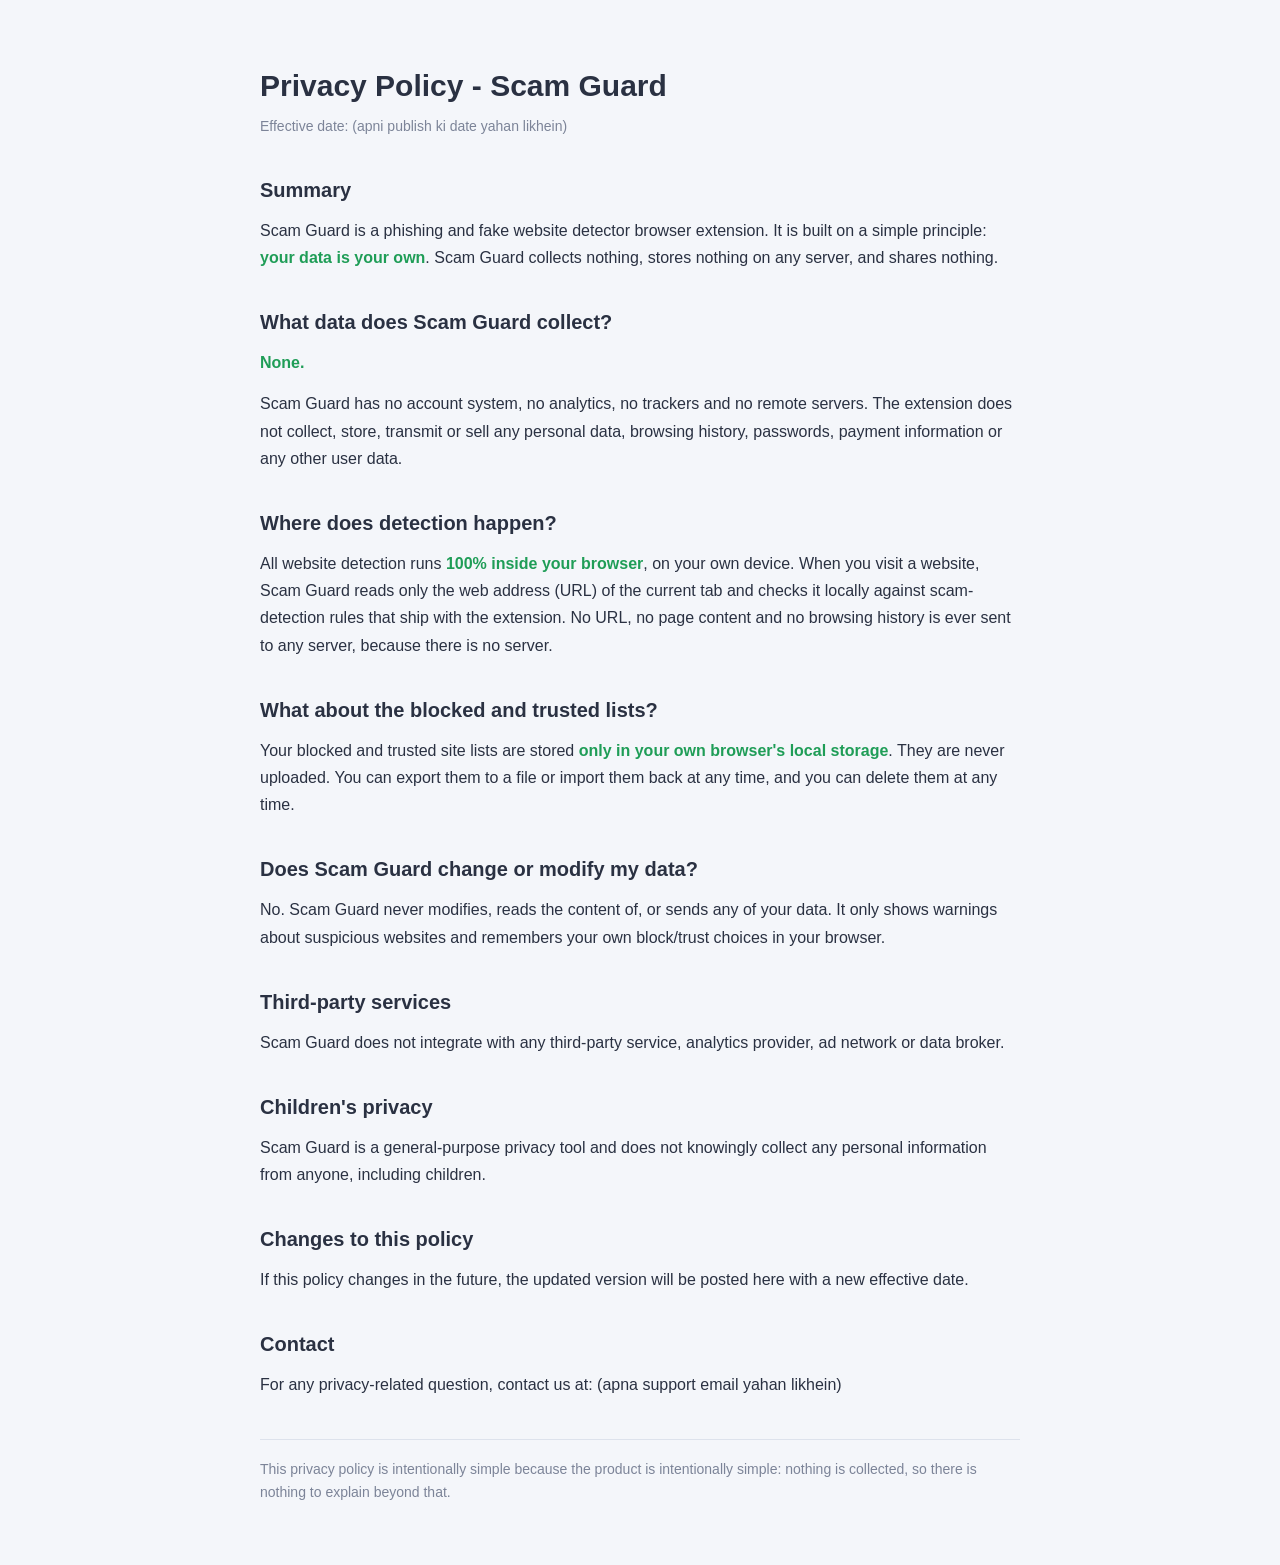
==== guides/listing-pack/privacy-policy.html @ 1339334b "Initial release: Scam Guard v1.0.0 - phishing & fake website detector" ====
<!DOCTYPE html>
<html lang="en">
<head>
  <meta charset="UTF-8">
  <meta name="viewport" content="width=device-width, initial-scale=1.0">
  <title>Privacy Policy - Scam Guard</title>
  <style>
    body {
      margin: 0;
      padding: 0;
      font-family: -apple-system, BlinkMacSystemFont, "Segoe UI", Roboto, Arial, sans-serif;
      background: #f4f6fa;
      color: #2a3142;
      line-height: 1.7;
    }
    .container {
      max-width: 760px;
      margin: 0 auto;
      padding: 40px 24px 60px;
    }
    h1 {
      font-size: 30px;
      margin-bottom: 4px;
    }
    .date {
      color: #7c8498;
      font-size: 14px;
      margin-bottom: 28px;
    }
    h2 {
      font-size: 20px;
      margin-top: 34px;
      margin-bottom: 10px;
    }
    p { margin: 0 0 14px; }
    strong { color: #1f9d57; }
    .footer {
      margin-top: 40px;
      padding-top: 18px;
      border-top: 1px solid #dde2ec;
      color: #7c8498;
      font-size: 14px;
    }
  </style>
</head>
<body>
  <div class="container">
    <h1>Privacy Policy - Scam Guard</h1>
    <div class="date">Effective date: (apni publish ki date yahan likhein)</div>

    <h2>Summary</h2>
    <p>Scam Guard is a phishing and fake website detector browser extension. It is
      built on a simple principle: <strong>your data is your own</strong>. Scam Guard
      collects nothing, stores nothing on any server, and shares nothing.</p>

    <h2>What data does Scam Guard collect?</h2>
    <p><strong>None.</strong></p>
    <p>Scam Guard has no account system, no analytics, no trackers and no remote
      servers. The extension does not collect, store, transmit or sell any personal
      data, browsing history, passwords, payment information or any other user data.</p>

    <h2>Where does detection happen?</h2>
    <p>All website detection runs <strong>100% inside your browser</strong>, on your
      own device. When you visit a website, Scam Guard reads only the web address
      (URL) of the current tab and checks it locally against scam-detection rules
      that ship with the extension. No URL, no page content and no browsing history
      is ever sent to any server, because there is no server.</p>

    <h2>What about the blocked and trusted lists?</h2>
    <p>Your blocked and trusted site lists are stored <strong>only in your own
      browser's local storage</strong>. They are never uploaded. You can export them
      to a file or import them back at any time, and you can delete them at any time.</p>

    <h2>Does Scam Guard change or modify my data?</h2>
    <p>No. Scam Guard never modifies, reads the content of, or sends any of your
      data. It only shows warnings about suspicious websites and remembers your own
      block/trust choices in your browser.</p>

    <h2>Third-party services</h2>
    <p>Scam Guard does not integrate with any third-party service, analytics
      provider, ad network or data broker.</p>

    <h2>Children's privacy</h2>
    <p>Scam Guard is a general-purpose privacy tool and does not knowingly collect
      any personal information from anyone, including children.</p>

    <h2>Changes to this policy</h2>
    <p>If this policy changes in the future, the updated version will be posted here
      with a new effective date.</p>

    <h2>Contact</h2>
    <p>For any privacy-related question, contact us at:
      (apna support email yahan likhein)</p>

    <div class="footer">This privacy policy is intentionally simple because the
      product is intentionally simple: nothing is collected, so there is nothing to
      explain beyond that.</div>
  </div>
</body>
</html>
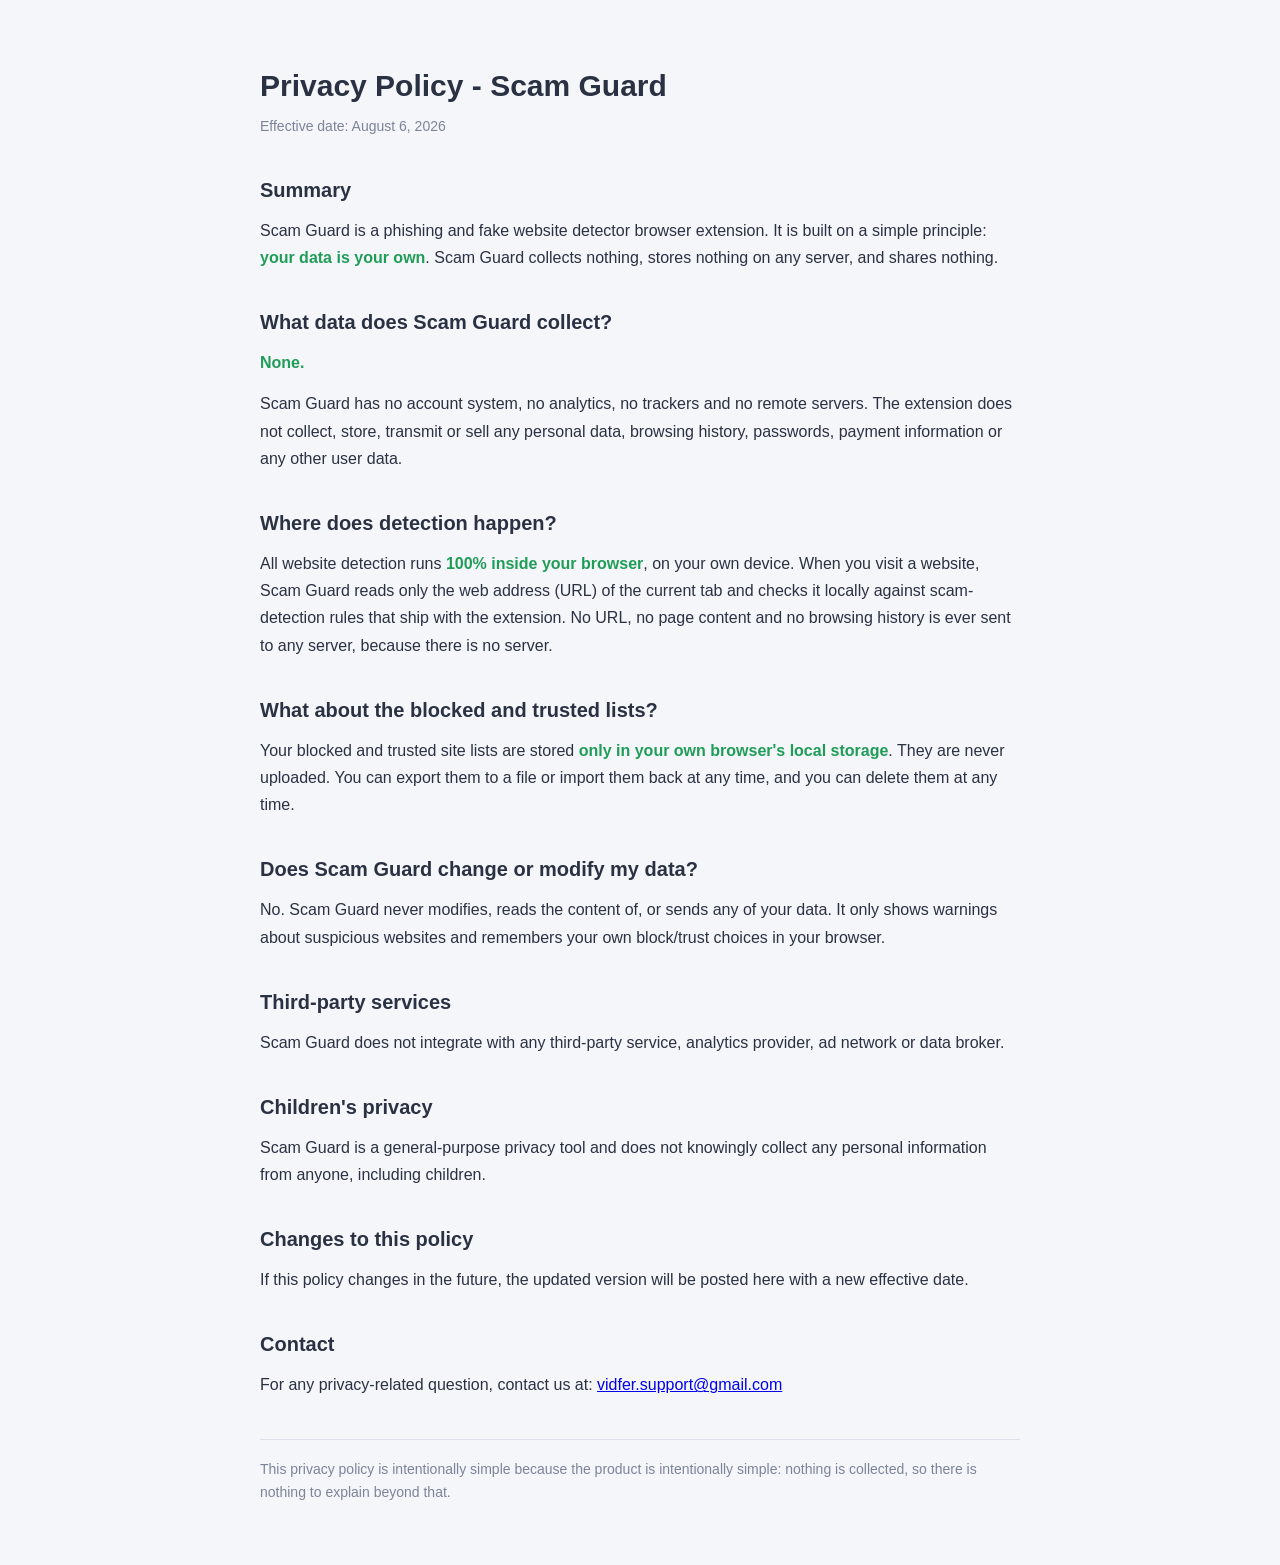
==== commit f869d161: "Add privacy policy with support email and GitHub Pages entry page" ====
--- a/guides/listing-pack/privacy-policy.html
+++ b/guides/listing-pack/privacy-policy.html
@@ -46,7 +46,7 @@
 <body>
   <div class="container">
     <h1>Privacy Policy - Scam Guard</h1>
-    <div class="date">Effective date: (apni publish ki date yahan likhein)</div>
+    <div class="date">Effective date: August 6, 2026</div>
 
     <h2>Summary</h2>
     <p>Scam Guard is a phishing and fake website detector browser extension. It is
@@ -90,7 +90,7 @@
 
     <h2>Contact</h2>
     <p>For any privacy-related question, contact us at:
-      (apna support email yahan likhein)</p>
+      <a href="mailto:vidfer.support@gmail.com">vidfer.support@gmail.com</a></p>
 
     <div class="footer">This privacy policy is intentionally simple because the
       product is intentionally simple: nothing is collected, so there is nothing to
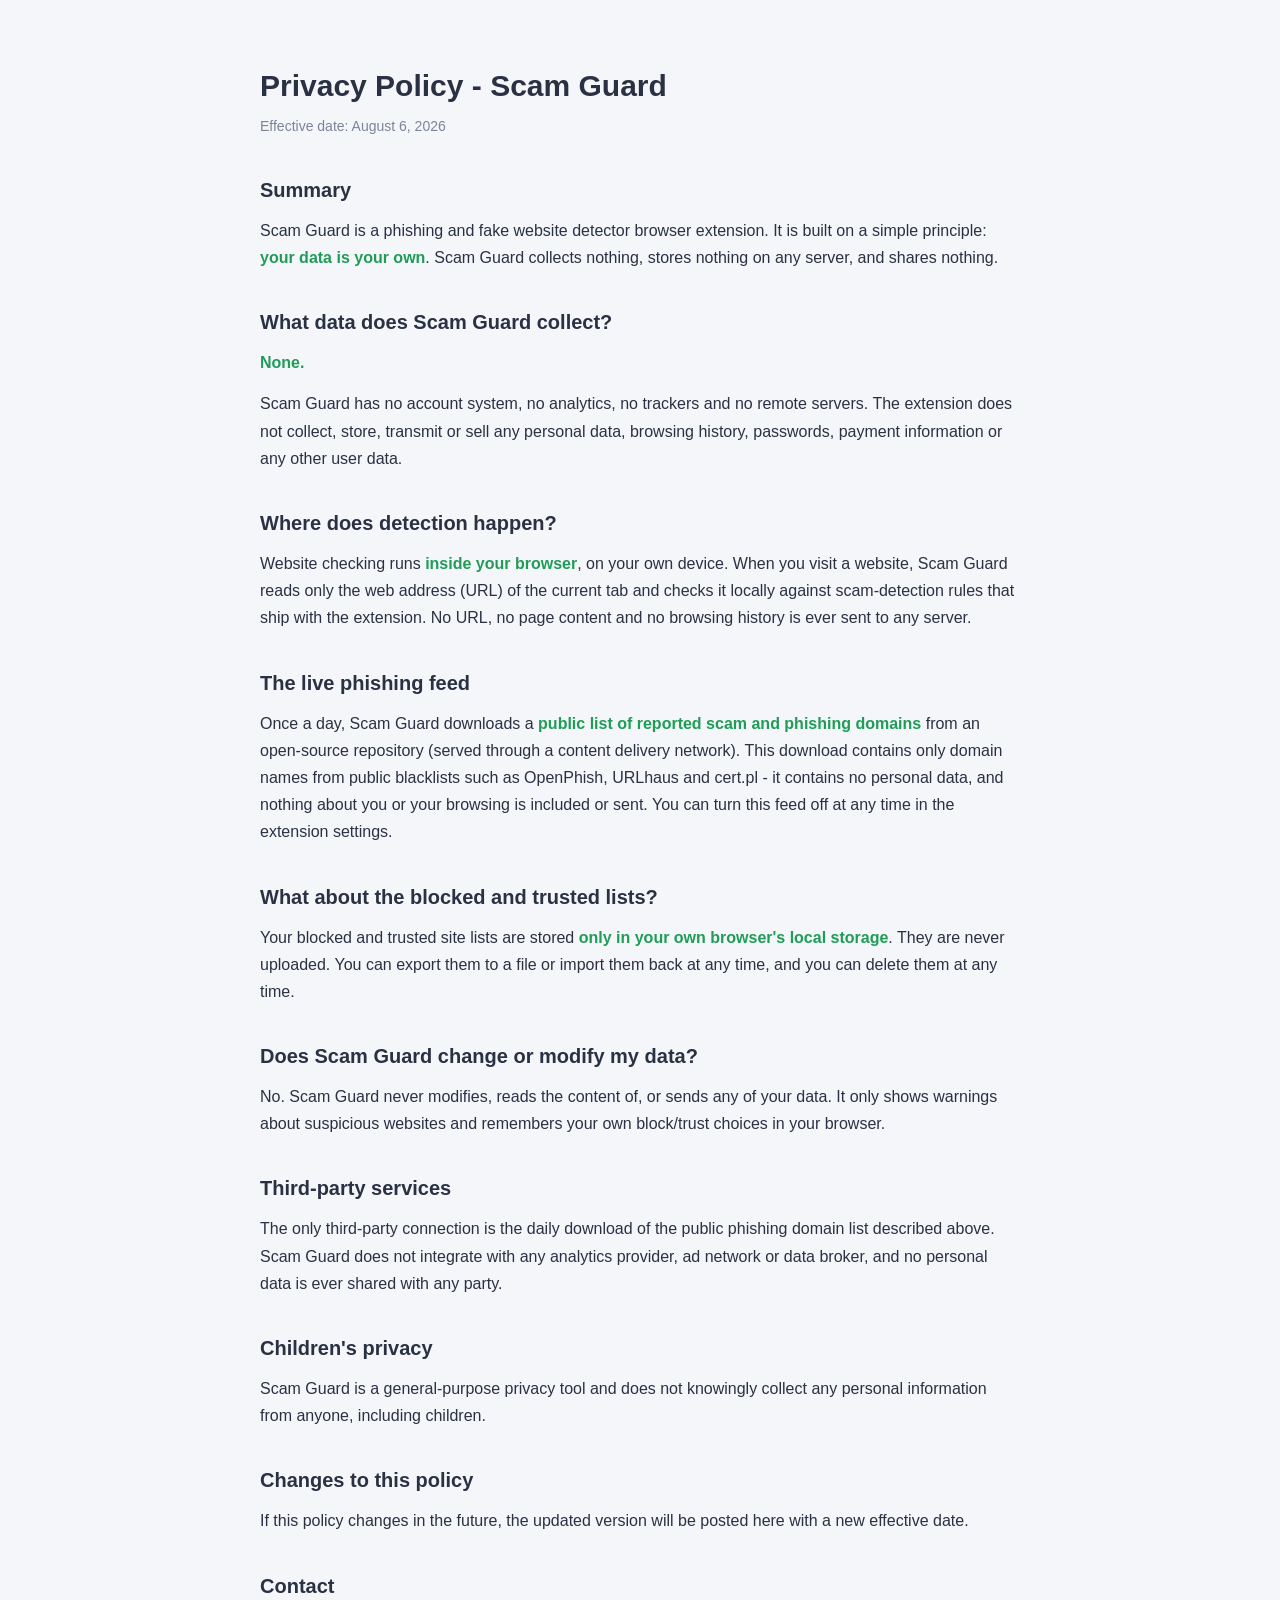
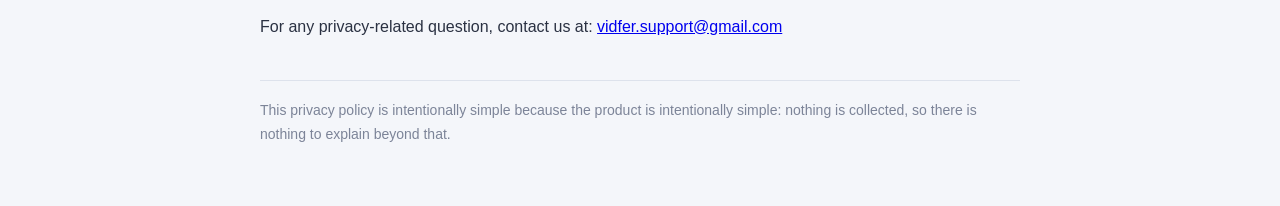
==== commit 348a9cb6: "Add live phishing feed, page guards, search labels, brand expansion - tools/build-feed.mjs aggregate" ====
--- a/guides/listing-pack/privacy-policy.html
+++ b/guides/listing-pack/privacy-policy.html
@@ -60,11 +60,19 @@
       data, browsing history, passwords, payment information or any other user data.</p>
 
     <h2>Where does detection happen?</h2>
-    <p>All website detection runs <strong>100% inside your browser</strong>, on your
-      own device. When you visit a website, Scam Guard reads only the web address
+    <p>Website checking runs <strong>inside your browser</strong>, on your own
+      device. When you visit a website, Scam Guard reads only the web address
       (URL) of the current tab and checks it locally against scam-detection rules
       that ship with the extension. No URL, no page content and no browsing history
-      is ever sent to any server, because there is no server.</p>
+      is ever sent to any server.</p>
+
+    <h2>The live phishing feed</h2>
+    <p>Once a day, Scam Guard downloads a <strong>public list of reported scam and
+      phishing domains</strong> from an open-source repository (served through a
+      content delivery network). This download contains only domain names from
+      public blacklists such as OpenPhish, URLhaus and cert.pl - it contains no
+      personal data, and nothing about you or your browsing is included or sent.
+      You can turn this feed off at any time in the extension settings.</p>
 
     <h2>What about the blocked and trusted lists?</h2>
     <p>Your blocked and trusted site lists are stored <strong>only in your own
@@ -77,8 +85,10 @@
       block/trust choices in your browser.</p>
 
     <h2>Third-party services</h2>
-    <p>Scam Guard does not integrate with any third-party service, analytics
-      provider, ad network or data broker.</p>
+    <p>The only third-party connection is the daily download of the public
+      phishing domain list described above. Scam Guard does not integrate with any
+      analytics provider, ad network or data broker, and no personal data is ever
+      shared with any party.</p>
 
     <h2>Children's privacy</h2>
     <p>Scam Guard is a general-purpose privacy tool and does not knowingly collect
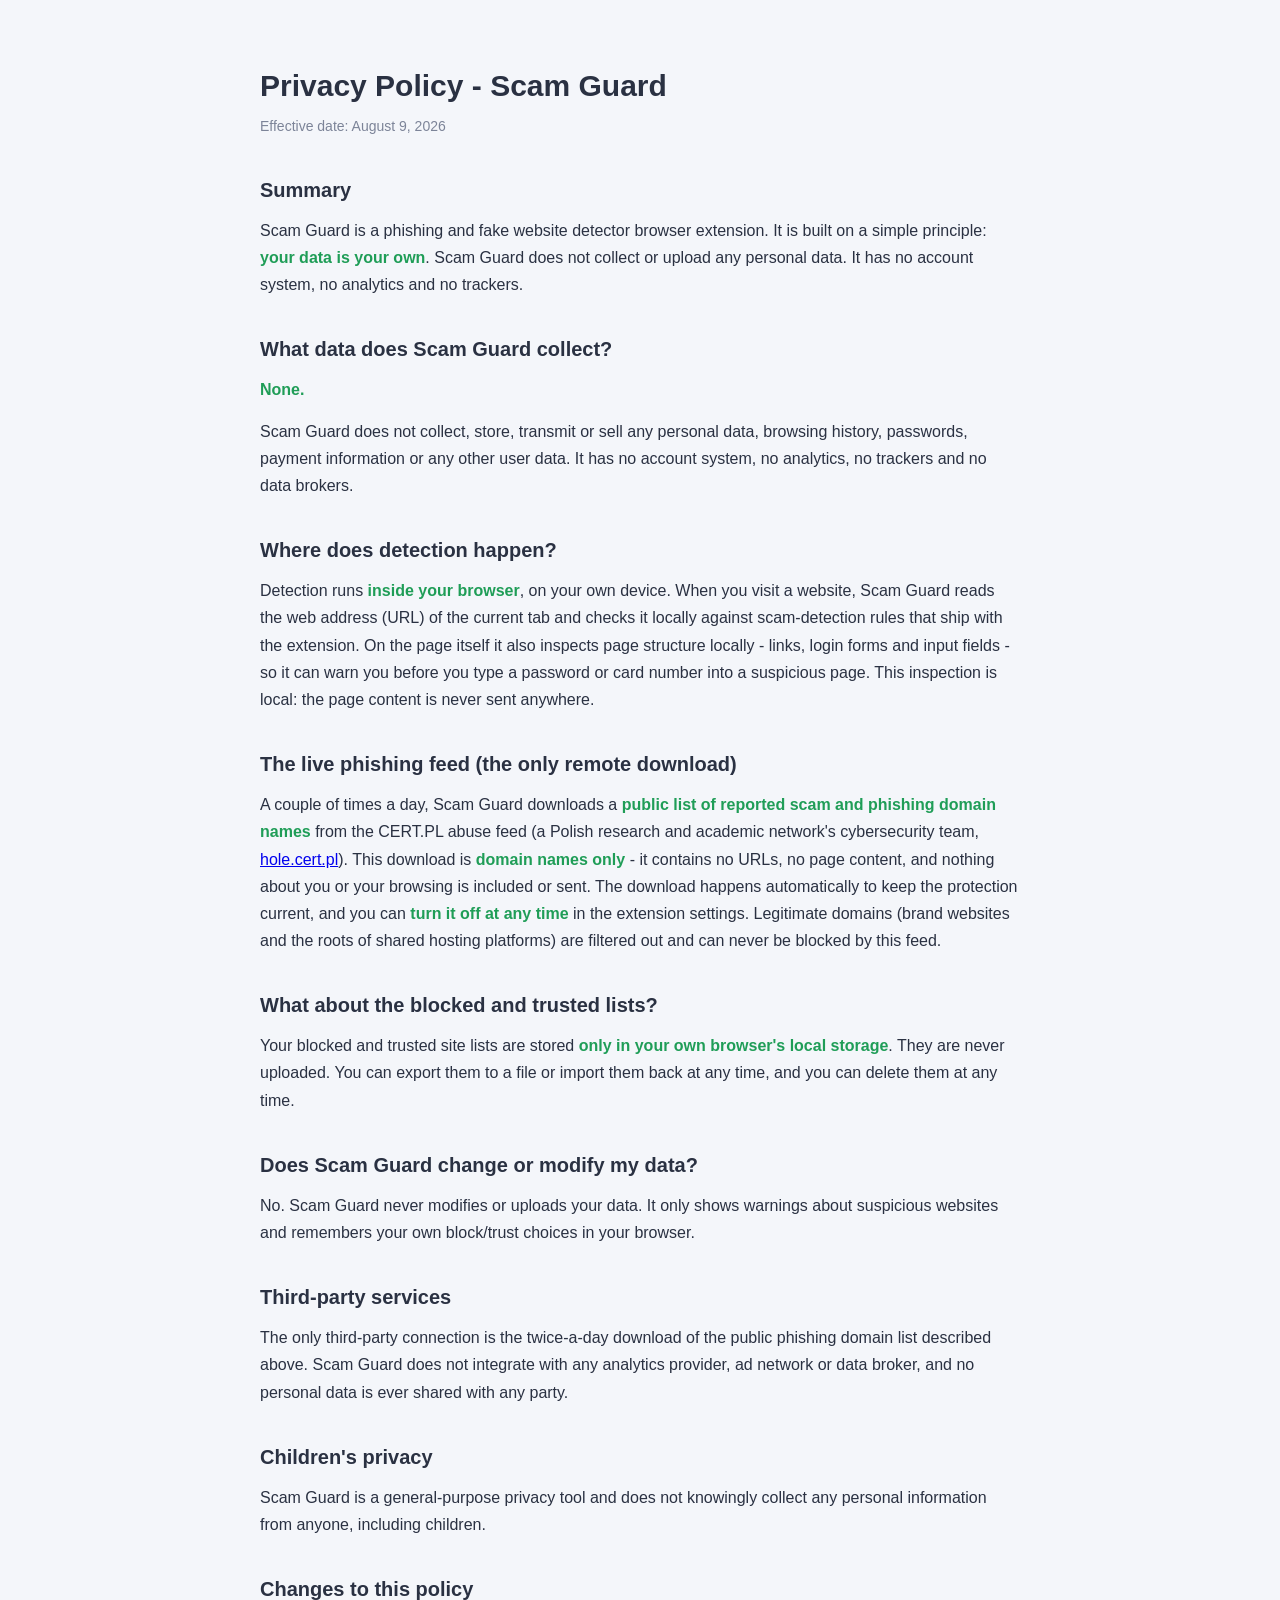
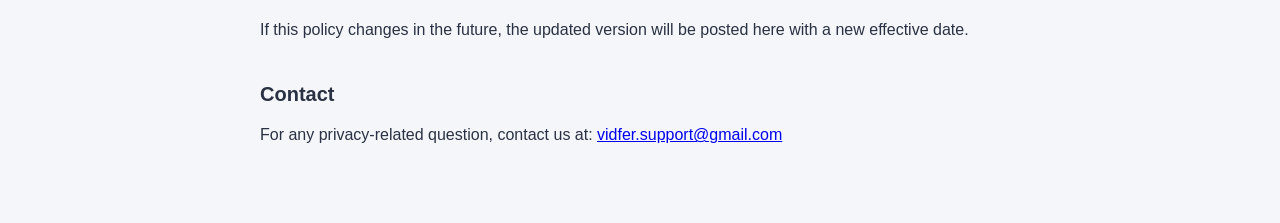
==== commit 0819beea: "release v1.0.2: fix false positives/negatives, cert.pl-only feed, privacy disclosure" ====
--- a/guides/listing-pack/privacy-policy.html
+++ b/guides/listing-pack/privacy-policy.html
@@ -46,33 +46,40 @@
 <body>
   <div class="container">
     <h1>Privacy Policy - Scam Guard</h1>
-    <div class="date">Effective date: August 6, 2026</div>
+    <div class="date">Effective date: August 9, 2026</div>
 
     <h2>Summary</h2>
     <p>Scam Guard is a phishing and fake website detector browser extension. It is
       built on a simple principle: <strong>your data is your own</strong>. Scam Guard
-      collects nothing, stores nothing on any server, and shares nothing.</p>
+      does not collect or upload any personal data. It has no account system, no
+      analytics and no trackers.</p>
 
     <h2>What data does Scam Guard collect?</h2>
     <p><strong>None.</strong></p>
-    <p>Scam Guard has no account system, no analytics, no trackers and no remote
-      servers. The extension does not collect, store, transmit or sell any personal
-      data, browsing history, passwords, payment information or any other user data.</p>
+    <p>Scam Guard does not collect, store, transmit or sell any personal data,
+      browsing history, passwords, payment information or any other user data. It has
+      no account system, no analytics, no trackers and no data brokers.</p>
 
     <h2>Where does detection happen?</h2>
-    <p>Website checking runs <strong>inside your browser</strong>, on your own
-      device. When you visit a website, Scam Guard reads only the web address
-      (URL) of the current tab and checks it locally against scam-detection rules
-      that ship with the extension. No URL, no page content and no browsing history
-      is ever sent to any server.</p>
+    <p>Detection runs <strong>inside your browser</strong>, on your own device. When
+      you visit a website, Scam Guard reads the web address (URL) of the current tab
+      and checks it locally against scam-detection rules that ship with the
+      extension. On the page itself it also inspects page structure locally - links,
+      login forms and input fields - so it can warn you before you type a password or
+      card number into a suspicious page. This inspection is local: the page content
+      is never sent anywhere.</p>
 
-    <h2>The live phishing feed</h2>
-    <p>Once a day, Scam Guard downloads a <strong>public list of reported scam and
-      phishing domains</strong> from an open-source repository (served through a
-      content delivery network). This download contains only domain names from
-      public blacklists such as OpenPhish, URLhaus and cert.pl - it contains no
-      personal data, and nothing about you or your browsing is included or sent.
-      You can turn this feed off at any time in the extension settings.</p>
+    <h2>The live phishing feed (the only remote download)</h2>
+    <p>A couple of times a day, Scam Guard downloads a <strong>public list of
+      reported scam and phishing domain names</strong> from the CERT.PL abuse feed
+      (a Polish research and academic network's cybersecurity team,
+      <a href="https://hole.cert.pl">hole.cert.pl</a>). This download is
+      <strong>domain names only</strong> - it contains no URLs, no page content, and
+      nothing about you or your browsing is included or sent. The download happens
+      automatically to keep the protection current, and you can <strong>turn it off
+      at any time</strong> in the extension settings. Legitimate domains (brand
+      websites and the roots of shared hosting platforms) are filtered out and can
+      never be blocked by this feed.</p>
 
     <h2>What about the blocked and trusted lists?</h2>
     <p>Your blocked and trusted site lists are stored <strong>only in your own
@@ -80,12 +87,12 @@
       to a file or import them back at any time, and you can delete them at any time.</p>
 
     <h2>Does Scam Guard change or modify my data?</h2>
-    <p>No. Scam Guard never modifies, reads the content of, or sends any of your
-      data. It only shows warnings about suspicious websites and remembers your own
-      block/trust choices in your browser.</p>
+    <p>No. Scam Guard never modifies or uploads your data. It only shows warnings
+      about suspicious websites and remembers your own block/trust choices in your
+      browser.</p>
 
     <h2>Third-party services</h2>
-    <p>The only third-party connection is the daily download of the public
+    <p>The only third-party connection is the twice-a-day download of the public
       phishing domain list described above. Scam Guard does not integrate with any
       analytics provider, ad network or data broker, and no personal data is ever
       shared with any party.</p>
@@ -101,10 +108,6 @@
     <h2>Contact</h2>
     <p>For any privacy-related question, contact us at:
       <a href="mailto:vidfer.support@gmail.com">vidfer.support@gmail.com</a></p>
-
-    <div class="footer">This privacy policy is intentionally simple because the
-      product is intentionally simple: nothing is collected, so there is nothing to
-      explain beyond that.</div>
   </div>
 </body>
 </html>
